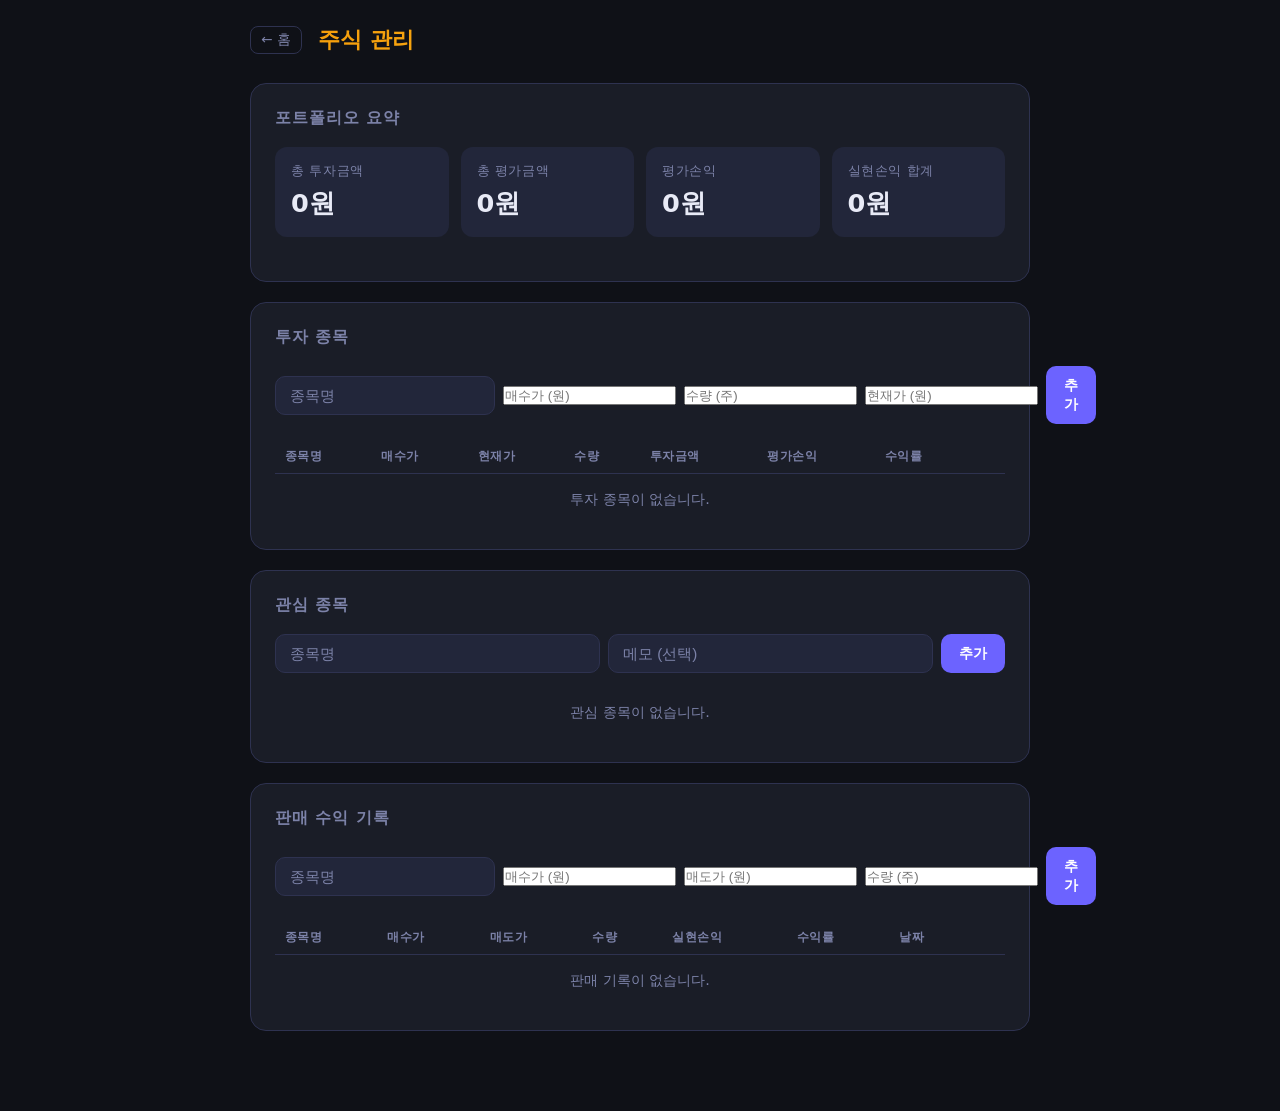
==== stock.html @ 9c05a147 "feat: 홈 랜딩 페이지 추가 및 주식 관리 페이지 신규 구현" ====
<!DOCTYPE html>
<html lang="ko">
<head>
  <meta charset="UTF-8" />
  <meta name="viewport" content="width=device-width, initial-scale=1.0" />
  <title>주식 관리</title>
  <link rel="stylesheet" href="style.css" />
</head>
<body>
  <div class="app">
    <header>
      <a href="index.html" class="back-btn">← 홈</a>
      <h1 class="stock-title">주식 관리</h1>
    </header>

    <main>
      <!-- 전체 요약 -->
      <section class="card">
        <h2>포트폴리오 요약</h2>
        <div class="stats-grid four-col">
          <div class="stat-box">
            <span class="stat-label">총 투자금액</span>
            <span class="stat-value" id="sum-invested">0원</span>
          </div>
          <div class="stat-box">
            <span class="stat-label">총 평가금액</span>
            <span class="stat-value" id="sum-eval">0원</span>
          </div>
          <div class="stat-box">
            <span class="stat-label">평가손익</span>
            <span class="stat-value" id="sum-pnl">0원</span>
          </div>
          <div class="stat-box">
            <span class="stat-label">실현손익 합계</span>
            <span class="stat-value" id="sum-realized">0원</span>
          </div>
        </div>
      </section>

      <!-- 투자 종목 -->
      <section class="card">
        <h2>투자 종목</h2>
        <div class="stock-input-grid">
          <input type="text"   id="inv-name"    placeholder="종목명" maxlength="20" />
          <input type="number" id="inv-buy"     placeholder="매수가 (원)" min="0" />
          <input type="number" id="inv-qty"     placeholder="수량 (주)" min="1" />
          <input type="number" id="inv-current" placeholder="현재가 (원)" min="0" />
          <button id="inv-add-btn" class="btn-primary">추가</button>
        </div>
        <div class="table-wrap">
          <table class="stock-table" id="inv-table">
            <thead>
              <tr>
                <th>종목명</th>
                <th>매수가</th>
                <th>현재가</th>
                <th>수량</th>
                <th>투자금액</th>
                <th>평가손익</th>
                <th>수익률</th>
                <th></th>
              </tr>
            </thead>
            <tbody id="inv-tbody"></tbody>
          </table>
          <p class="empty-msg" id="inv-empty">투자 종목이 없습니다.</p>
        </div>
      </section>

      <!-- 관심 종목 -->
      <section class="card">
        <h2>관심 종목</h2>
        <div class="stock-input-row">
          <input type="text" id="watch-name" placeholder="종목명" maxlength="20" />
          <input type="text" id="watch-memo" placeholder="메모 (선택)" maxlength="60" />
          <button id="watch-add-btn" class="btn-primary">추가</button>
        </div>
        <ul id="watch-list">
          <li class="empty-msg">관심 종목이 없습니다.</li>
        </ul>
      </section>

      <!-- 실현 손익 (판매 기록) -->
      <section class="card">
        <h2>판매 수익 기록</h2>
        <div class="stock-input-grid">
          <input type="text"   id="sold-name" placeholder="종목명" maxlength="20" />
          <input type="number" id="sold-buy"  placeholder="매수가 (원)" min="0" />
          <input type="number" id="sold-sell" placeholder="매도가 (원)" min="0" />
          <input type="number" id="sold-qty"  placeholder="수량 (주)" min="1" />
          <button id="sold-add-btn" class="btn-primary">추가</button>
        </div>
        <div class="table-wrap">
          <table class="stock-table" id="sold-table">
            <thead>
              <tr>
                <th>종목명</th>
                <th>매수가</th>
                <th>매도가</th>
                <th>수량</th>
                <th>실현손익</th>
                <th>수익률</th>
                <th>날짜</th>
                <th></th>
              </tr>
            </thead>
            <tbody id="sold-tbody"></tbody>
          </table>
          <p class="empty-msg" id="sold-empty">판매 기록이 없습니다.</p>
        </div>
      </section>
    </main>
  </div>

  <script src="stock.js"></script>
</body>
</html>
---- style.css ----
*, *::before, *::after { box-sizing: border-box; margin: 0; padding: 0; }

:root {
  --bg: #0f1117;
  --surface: #1a1d27;
  --surface2: #22263a;
  --border: #2e3250;
  --text: #e8eaf6;
  --text-muted: #7c82a8;
  --primary: #6c63ff;
  --primary-hover: #857dff;
  --danger: #ff5c7a;
  --danger-hover: #ff7b93;
  --success: #4caf7d;
  --stock: #f59e0b;
  --stock-hover: #fbbf24;

  --cat-study: #6c63ff;
  --cat-work: #f59e0b;
  --cat-rest: #38bdf8;
  --cat-exercise: #4caf7d;
  --cat-etc: #a78bfa;
}

body {
  background: var(--bg);
  color: var(--text);
  font-family: 'Segoe UI', system-ui, sans-serif;
  min-height: 100vh;
  padding: 24px 16px 60px;
}

.app { max-width: 780px; margin: 0 auto; }

/* Back button */
.back-btn {
  color: var(--text-muted);
  text-decoration: none;
  font-size: 0.85rem;
  padding: 4px 10px;
  border-radius: 8px;
  border: 1px solid var(--border);
  transition: color 0.2s, border-color 0.2s;
  white-space: nowrap;
}
.back-btn:hover { color: var(--text); border-color: var(--primary); }

header {
  display: flex;
  align-items: center;
  gap: 16px;
  margin-bottom: 28px;
  flex-wrap: wrap;
}

/* ── Landing Page ─────────────────────────────────────────────────────────── */
.landing-body {
  display: flex;
  align-items: center;
  justify-content: center;
  min-height: 100vh;
  padding: 24px 16px;
}

.landing-wrap { width: 100%; max-width: 540px; }

.landing-header { text-align: center; margin-bottom: 40px; }

.landing-title {
  font-size: 2rem;
  font-weight: 700;
  background: linear-gradient(135deg, var(--primary), #a78bfa);
  -webkit-background-clip: text;
  -webkit-text-fill-color: transparent;
  background-clip: text;
  margin-bottom: 10px;
}

.landing-sub { color: var(--text-muted); font-size: 0.95rem; }

.landing-cards { display: flex; flex-direction: column; gap: 16px; }

.landing-card {
  display: flex;
  align-items: center;
  gap: 20px;
  background: var(--surface);
  border: 1px solid var(--border);
  border-radius: 20px;
  padding: 28px 24px;
  text-decoration: none;
  color: var(--text);
  transition: transform 0.18s, border-color 0.18s, box-shadow 0.18s;
}

.landing-card:hover {
  transform: translateY(-3px);
  box-shadow: 0 8px 32px rgba(0,0,0,0.3);
}

.focus-card:hover { border-color: var(--primary); }
.stock-card:hover  { border-color: var(--stock); }

.lcard-icon { font-size: 2.4rem; flex-shrink: 0; }

.lcard-info { flex: 1; display: flex; flex-direction: column; gap: 6px; }

.lcard-title { font-size: 1.2rem; font-weight: 700; }

.focus-card .lcard-title { color: var(--primary); }
.stock-card  .lcard-title { color: var(--stock); }

.lcard-desc { color: var(--text-muted); font-size: 0.88rem; line-height: 1.5; }

.lcard-arrow { font-size: 1.4rem; color: var(--text-muted); flex-shrink: 0; }

header h1 {
  font-size: 1.6rem;
  font-weight: 700;
  background: linear-gradient(135deg, var(--primary), #a78bfa);
  -webkit-background-clip: text;
  -webkit-text-fill-color: transparent;
  background-clip: text;
  flex: 1;
}

.date { color: var(--text-muted); font-size: 0.9rem; }

.notify-toggle {
  display: flex;
  align-items: center;
  gap: 6px;
  cursor: pointer;
  color: var(--text-muted);
  font-size: 0.85rem;
  user-select: none;
}

.notify-toggle input { accent-color: var(--primary); width: 15px; height: 15px; }

/* Card */
.card {
  background: var(--surface);
  border: 1px solid var(--border);
  border-radius: 16px;
  padding: 24px;
  margin-bottom: 20px;
}

.card h2 {
  font-size: 1rem;
  font-weight: 600;
  color: var(--text-muted);
  text-transform: uppercase;
  letter-spacing: 0.06em;
  margin-bottom: 18px;
}

/* Goals */
.goal-input-row {
  display: flex;
  gap: 10px;
  margin-bottom: 14px;
}

input[type="text"] {
  flex: 1;
  background: var(--surface2);
  border: 1px solid var(--border);
  border-radius: 10px;
  color: var(--text);
  padding: 10px 14px;
  font-size: 0.95rem;
  outline: none;
  transition: border-color 0.2s;
}

input[type="text"]:focus { border-color: var(--primary); }
input[type="text"]::placeholder { color: var(--text-muted); }

button {
  border: none;
  border-radius: 10px;
  cursor: pointer;
  font-size: 0.9rem;
  font-weight: 600;
  padding: 10px 18px;
  transition: background 0.2s, transform 0.1s;
}

button:active { transform: scale(0.97); }

.btn-primary { background: var(--primary); color: #fff; }
.btn-primary:hover:not(:disabled) { background: var(--primary-hover); }

.btn-secondary { background: var(--surface2); color: var(--text); border: 1px solid var(--border); }
.btn-secondary:hover:not(:disabled) { background: var(--border); }

.btn-danger { background: var(--danger); color: #fff; }
.btn-danger:hover:not(:disabled) { background: var(--danger-hover); }

button:disabled { opacity: 0.35; cursor: not-allowed; }

#goal-add-btn { white-space: nowrap; }

#goal-list { list-style: none; display: flex; flex-direction: column; gap: 8px; }

#goal-list li {
  display: flex;
  align-items: center;
  gap: 10px;
  background: var(--surface2);
  border-radius: 10px;
  padding: 10px 14px;
}

#goal-list li input[type="checkbox"] {
  flex: none;
  width: 17px;
  height: 17px;
  accent-color: var(--success);
  cursor: pointer;
}

#goal-list li span {
  flex: 1;
  font-size: 0.95rem;
  transition: color 0.2s;
}

#goal-list li.done span {
  color: var(--text-muted);
  text-decoration: line-through;
}

.delete-btn {
  background: transparent;
  color: var(--text-muted);
  padding: 2px 8px;
  font-size: 1rem;
  border-radius: 6px;
}

.delete-btn:hover { color: var(--danger); background: rgba(255,92,122,0.12); }

/* Category */
.category-row {
  display: flex;
  flex-wrap: wrap;
  gap: 8px;
  margin-bottom: 24px;
}

.cat-btn {
  background: var(--surface2);
  color: var(--text-muted);
  border: 1px solid var(--border);
  padding: 8px 16px;
  border-radius: 999px;
  font-size: 0.85rem;
  font-weight: 500;
}

.cat-btn:hover { border-color: var(--primary); color: var(--text); }

.cat-btn.active[data-cat="공부"]   { background: rgba(108,99,255,0.2); border-color: var(--cat-study);    color: var(--cat-study); }
.cat-btn.active[data-cat="업무"]   { background: rgba(245,158,11,0.2); border-color: var(--cat-work);     color: var(--cat-work); }
.cat-btn.active[data-cat="휴식"]   { background: rgba(56,189,248,0.2); border-color: var(--cat-rest);     color: var(--cat-rest); }
.cat-btn.active[data-cat="운동"]   { background: rgba(76,175,125,0.2); border-color: var(--cat-exercise); color: var(--cat-exercise); }
.cat-btn.active[data-cat="기타"]   { background: rgba(167,139,250,0.2);border-color: var(--cat-etc);      color: var(--cat-etc); }

/* Timer */
.timer-display {
  font-size: 4rem;
  font-weight: 700;
  text-align: center;
  letter-spacing: 0.04em;
  font-variant-numeric: tabular-nums;
  margin-bottom: 16px;
  color: var(--text);
}

.pomodoro-row {
  text-align: center;
  margin-bottom: 20px;
  color: var(--text-muted);
  font-size: 0.85rem;
}

.pomodoro-row input { accent-color: var(--primary); margin-right: 6px; }

.timer-controls {
  display: flex;
  gap: 10px;
  justify-content: center;
  flex-wrap: wrap;
}

.timer-controls button { min-width: 110px; padding: 12px 20px; font-size: 0.95rem; }

.memo-row {
  display: flex;
  gap: 10px;
  margin-top: 18px;
}

/* Stats */
.stats-grid {
  display: grid;
  grid-template-columns: 1fr 1fr;
  gap: 12px;
  margin-bottom: 20px;
}

.stat-box {
  background: var(--surface2);
  border-radius: 12px;
  padding: 16px;
  display: flex;
  flex-direction: column;
  gap: 6px;
}

.stat-label { font-size: 0.8rem; color: var(--text-muted); text-transform: uppercase; letter-spacing: 0.05em; }
.stat-value { font-size: 1.6rem; font-weight: 700; color: var(--text); }

.chart-wrap {
  position: relative;
  max-width: 260px;
  margin: 0 auto;
}

.no-data {
  position: absolute;
  top: 50%;
  left: 50%;
  transform: translate(-50%, -50%);
  color: var(--text-muted);
  font-size: 0.85rem;
  text-align: center;
  pointer-events: none;
}

/* Session list */
#session-list { list-style: none; display: flex; flex-direction: column; gap: 10px; }

#session-list .empty-msg { color: var(--text-muted); font-size: 0.9rem; text-align: center; padding: 12px 0; }

.session-item {
  background: var(--surface2);
  border-radius: 12px;
  padding: 14px 16px;
  display: flex;
  align-items: flex-start;
  gap: 12px;
}

.session-cat-dot {
  width: 10px;
  height: 10px;
  border-radius: 50%;
  margin-top: 5px;
  flex-shrink: 0;
}

.session-info { flex: 1; }
.session-header { display: flex; align-items: center; gap: 10px; flex-wrap: wrap; }
.session-cat { font-weight: 600; font-size: 0.9rem; }
.session-time { color: var(--text-muted); font-size: 0.8rem; }
.session-duration { font-weight: 700; margin-left: auto; font-size: 0.95rem; }
.session-memo { color: var(--text-muted); font-size: 0.85rem; margin-top: 4px; }

.switch-badge {
  display: inline-flex;
  align-items: center;
  gap: 4px;
  background: rgba(108, 99, 255, 0.1);
  border: 1px solid rgba(108, 99, 255, 0.25);
  border-radius: 999px;
  padding: 2px 9px;
  font-size: 0.75rem;
  font-weight: 500;
  white-space: nowrap;
}

.switch-arrow { color: var(--text-muted); font-size: 0.7rem; }

.dot-study    { background: var(--cat-study); }
.dot-work     { background: var(--cat-work); }
.dot-rest     { background: var(--cat-rest); }
.dot-exercise { background: var(--cat-exercise); }
.dot-etc      { background: var(--cat-etc); }

/* Heatmap */
.heatmap-year { font-size: 0.8rem; font-weight: 400; color: var(--text-muted); margin-left: 8px; }

.heatmap-outer { overflow-x: auto; padding-bottom: 6px; }

.heatmap-months {
  display: flex;
  margin-left: 28px;
  margin-bottom: 4px;
  font-size: 0.72rem;
  color: var(--text-muted);
  gap: 0;
}

.heatmap-months span { flex: none; }

.heatmap-body { display: flex; gap: 4px; align-items: flex-start; }

.heatmap-days {
  display: grid;
  grid-template-rows: repeat(7, 11px);
  gap: 3px;
  padding-top: 1px;
  font-size: 0.65rem;
  color: var(--text-muted);
  flex-shrink: 0;
  width: 24px;
  line-height: 11px;
}

.heatmap-grid {
  display: grid;
  grid-template-rows: repeat(7, 11px);
  grid-auto-flow: column;
  gap: 3px;
}

.heatmap-cell {
  width: 11px;
  height: 11px;
  border-radius: 2px;
  cursor: default;
  transition: transform 0.1s;
  position: relative;
}

.heatmap-cell:hover { transform: scale(1.4); z-index: 10; }

.heatmap-cell[data-tip]:hover::after {
  content: attr(data-tip);
  position: absolute;
  bottom: 150%;
  left: 50%;
  transform: translateX(-50%);
  background: #111;
  color: #e8eaf6;
  padding: 4px 8px;
  border-radius: 6px;
  font-size: 0.7rem;
  white-space: nowrap;
  pointer-events: none;
  z-index: 100;
  border: 1px solid var(--border);
}

/* 5단계 색상: 투명/회색 → 점점 진한 보라 */
.level-0 { background: var(--surface2); }
.level-1 { background: rgba(108, 99, 255, 0.22); }
.level-2 { background: rgba(108, 99, 255, 0.45); }
.level-3 { background: rgba(108, 99, 255, 0.70); }
.level-4 { background: #6c63ff; }

/* Legend */
.heatmap-legend {
  display: flex;
  align-items: center;
  gap: 4px;
  margin-top: 12px;
  justify-content: flex-end;
}

.legend-label { font-size: 0.72rem; color: var(--text-muted); }

.legend-cell {
  width: 11px;
  height: 11px;
  border-radius: 2px;
}

/* ── Stock Page ───────────────────────────────────────────────────────────── */
.stock-title {
  background: linear-gradient(135deg, var(--stock), #fbbf24);
  -webkit-background-clip: text;
  -webkit-text-fill-color: transparent;
  background-clip: text;
  font-size: 1.4rem;
  font-weight: 700;
  flex: 1;
}

.four-col { grid-template-columns: repeat(4, 1fr); }
@media (max-width: 600px) { .four-col { grid-template-columns: 1fr 1fr; } }

.pos { color: #f87171; }
.neg { color: #4caf7d; }

.stock-input-grid {
  display: grid;
  grid-template-columns: 1.5fr 1fr 1fr 1fr auto;
  gap: 8px;
  margin-bottom: 16px;
  align-items: center;
}

@media (max-width: 640px) {
  .stock-input-grid {
    grid-template-columns: 1fr 1fr;
  }
  .stock-input-grid button { grid-column: span 2; }
}

.stock-input-row {
  display: flex;
  gap: 8px;
  margin-bottom: 14px;
  flex-wrap: wrap;
}

.stock-input-row input { flex: 1; min-width: 100px; }

.table-wrap { overflow-x: auto; }

.stock-table {
  width: 100%;
  border-collapse: collapse;
  font-size: 0.88rem;
  min-width: 560px;
}

.stock-table th {
  text-align: left;
  padding: 8px 10px;
  color: var(--text-muted);
  font-size: 0.75rem;
  text-transform: uppercase;
  letter-spacing: 0.04em;
  border-bottom: 1px solid var(--border);
  white-space: nowrap;
}

.stock-table td {
  padding: 10px 10px;
  border-bottom: 1px solid rgba(46,50,80,0.5);
  white-space: nowrap;
}

.stock-table tr:last-child td { border-bottom: none; }
.stock-table tr:hover td { background: rgba(255,255,255,0.02); }

.inline-input {
  background: var(--surface2);
  border: 1px solid var(--border);
  border-radius: 6px;
  color: var(--text);
  padding: 4px 8px;
  font-size: 0.85rem;
  width: 100px;
  outline: none;
}
.inline-input:focus { border-color: var(--stock); }

.date-cell { color: var(--text-muted); font-size: 0.8rem; }

.empty-msg { color: var(--text-muted); font-size: 0.9rem; text-align: center; padding: 16px 0; display: block; }

/* Watchlist */
#watch-list { list-style: none; display: flex; flex-direction: column; gap: 8px; }

.watch-item {
  display: flex;
  align-items: center;
  gap: 10px;
  background: var(--surface2);
  border-radius: 10px;
  padding: 10px 14px;
}

.watch-name { font-weight: 600; font-size: 0.95rem; flex: 1; }
.watch-memo { color: var(--text-muted); font-size: 0.85rem; }
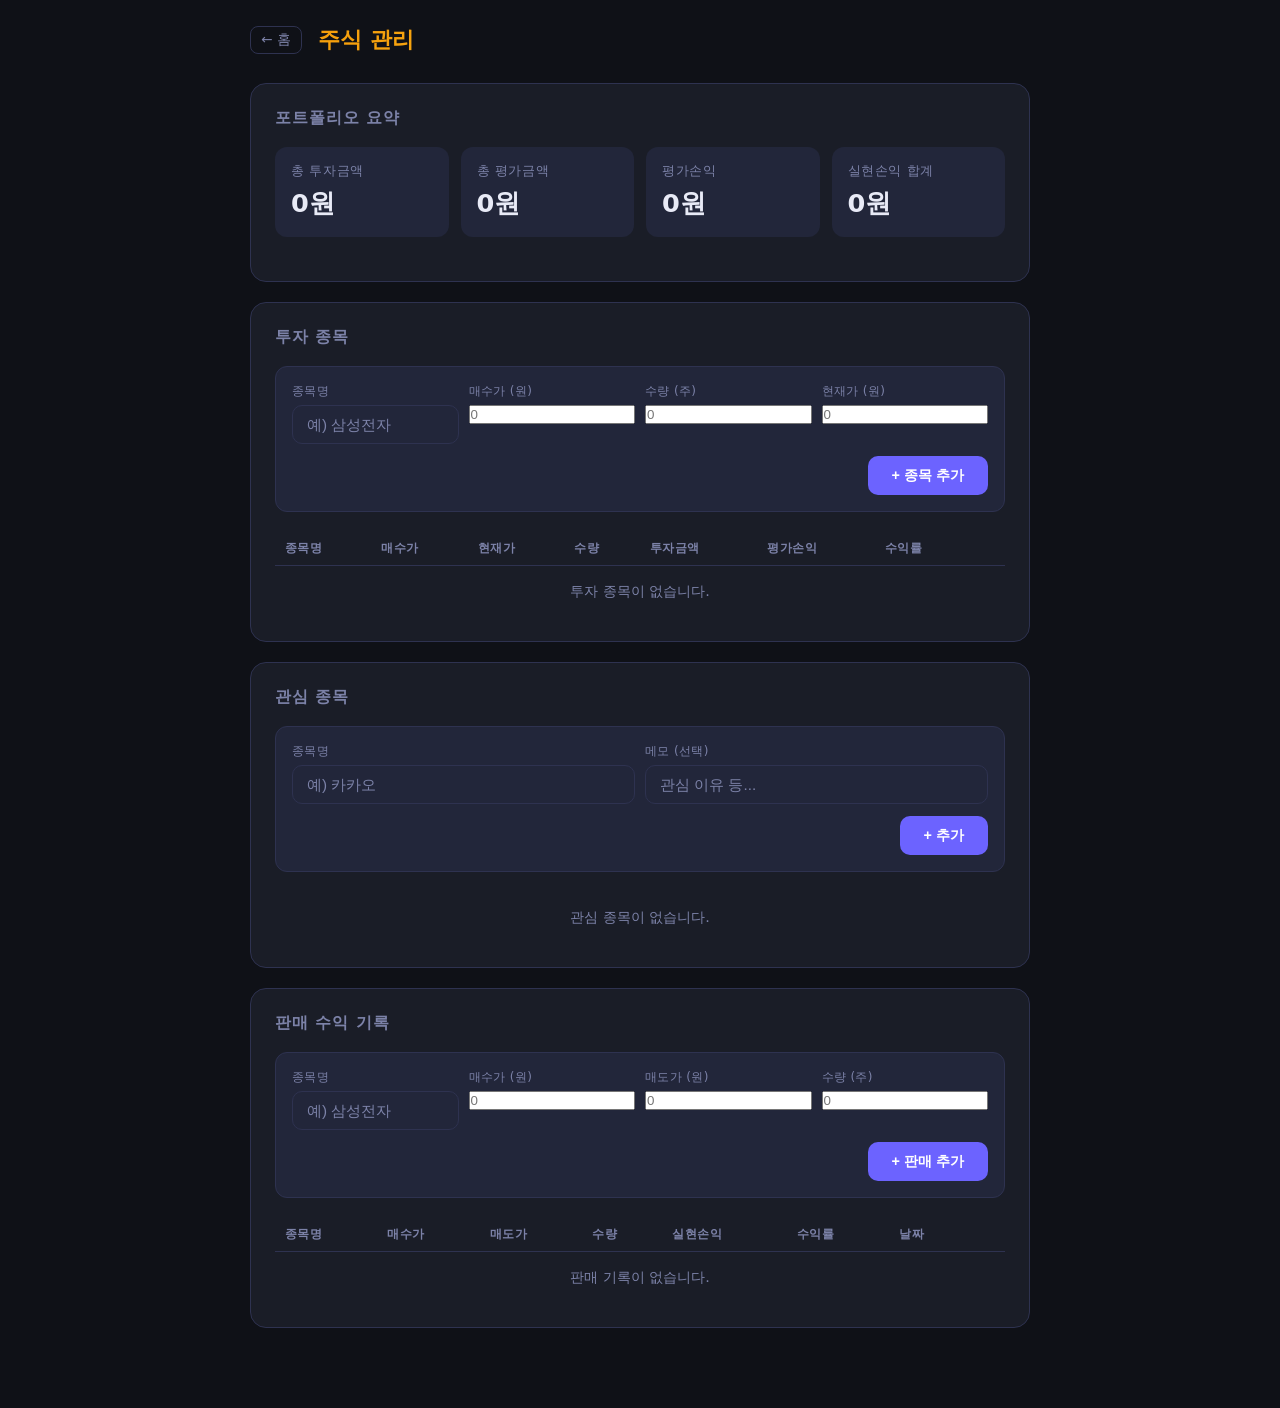
==== commit 79e41228: "fix: 주식 입력 폼 UI 개선 (라벨 추가, 버튼 정렬 수정)" ====
--- a/stock.html
+++ b/stock.html
@@ -40,12 +40,26 @@
       <!-- 투자 종목 -->
       <section class="card">
         <h2>투자 종목</h2>
-        <div class="stock-input-grid">
-          <input type="text"   id="inv-name"    placeholder="종목명" maxlength="20" />
-          <input type="number" id="inv-buy"     placeholder="매수가 (원)" min="0" />
-          <input type="number" id="inv-qty"     placeholder="수량 (주)" min="1" />
-          <input type="number" id="inv-current" placeholder="현재가 (원)" min="0" />
-          <button id="inv-add-btn" class="btn-primary">추가</button>
+        <div class="stock-form">
+          <div class="stock-form-fields">
+            <div class="form-field">
+              <label>종목명</label>
+              <input type="text" id="inv-name" placeholder="예) 삼성전자" maxlength="20" />
+            </div>
+            <div class="form-field">
+              <label>매수가 (원)</label>
+              <input type="number" id="inv-buy" placeholder="0" min="0" />
+            </div>
+            <div class="form-field">
+              <label>수량 (주)</label>
+              <input type="number" id="inv-qty" placeholder="0" min="1" />
+            </div>
+            <div class="form-field">
+              <label>현재가 (원)</label>
+              <input type="number" id="inv-current" placeholder="0" min="0" />
+            </div>
+          </div>
+          <button id="inv-add-btn" class="btn-primary form-submit-btn">+ 종목 추가</button>
         </div>
         <div class="table-wrap">
           <table class="stock-table" id="inv-table">
@@ -70,10 +84,18 @@
       <!-- 관심 종목 -->
       <section class="card">
         <h2>관심 종목</h2>
-        <div class="stock-input-row">
-          <input type="text" id="watch-name" placeholder="종목명" maxlength="20" />
-          <input type="text" id="watch-memo" placeholder="메모 (선택)" maxlength="60" />
-          <button id="watch-add-btn" class="btn-primary">추가</button>
+        <div class="stock-form">
+          <div class="stock-form-fields two-col">
+            <div class="form-field">
+              <label>종목명</label>
+              <input type="text" id="watch-name" placeholder="예) 카카오" maxlength="20" />
+            </div>
+            <div class="form-field">
+              <label>메모 (선택)</label>
+              <input type="text" id="watch-memo" placeholder="관심 이유 등..." maxlength="60" />
+            </div>
+          </div>
+          <button id="watch-add-btn" class="btn-primary form-submit-btn">+ 추가</button>
         </div>
         <ul id="watch-list">
           <li class="empty-msg">관심 종목이 없습니다.</li>
@@ -83,12 +105,26 @@
       <!-- 실현 손익 (판매 기록) -->
       <section class="card">
         <h2>판매 수익 기록</h2>
-        <div class="stock-input-grid">
-          <input type="text"   id="sold-name" placeholder="종목명" maxlength="20" />
-          <input type="number" id="sold-buy"  placeholder="매수가 (원)" min="0" />
-          <input type="number" id="sold-sell" placeholder="매도가 (원)" min="0" />
-          <input type="number" id="sold-qty"  placeholder="수량 (주)" min="1" />
-          <button id="sold-add-btn" class="btn-primary">추가</button>
+        <div class="stock-form">
+          <div class="stock-form-fields">
+            <div class="form-field">
+              <label>종목명</label>
+              <input type="text" id="sold-name" placeholder="예) 삼성전자" maxlength="20" />
+            </div>
+            <div class="form-field">
+              <label>매수가 (원)</label>
+              <input type="number" id="sold-buy" placeholder="0" min="0" />
+            </div>
+            <div class="form-field">
+              <label>매도가 (원)</label>
+              <input type="number" id="sold-sell" placeholder="0" min="0" />
+            </div>
+            <div class="form-field">
+              <label>수량 (주)</label>
+              <input type="number" id="sold-qty" placeholder="0" min="1" />
+            </div>
+          </div>
+          <button id="sold-add-btn" class="btn-primary form-submit-btn">+ 판매 추가</button>
         </div>
         <div class="table-wrap">
           <table class="stock-table" id="sold-table">
--- a/style.css
+++ b/style.css
@@ -497,29 +497,52 @@
 .pos { color: #f87171; }
 .neg { color: #4caf7d; }
 
-.stock-input-grid {
+.stock-form {
+  background: var(--surface2);
+  border: 1px solid var(--border);
+  border-radius: 12px;
+  padding: 16px;
+  margin-bottom: 20px;
+  display: flex;
+  flex-direction: column;
+  gap: 12px;
+}
+
+.stock-form-fields {
   display: grid;
-  grid-template-columns: 1.5fr 1fr 1fr 1fr auto;
-  gap: 8px;
-  margin-bottom: 16px;
-  align-items: center;
-}
-
-@media (max-width: 640px) {
-  .stock-input-grid {
-    grid-template-columns: 1fr 1fr;
-  }
-  .stock-input-grid button { grid-column: span 2; }
-}
-
-.stock-input-row {
-  display: flex;
-  gap: 8px;
-  margin-bottom: 14px;
-  flex-wrap: wrap;
-}
-
-.stock-input-row input { flex: 1; min-width: 100px; }
+  grid-template-columns: repeat(4, 1fr);
+  gap: 10px;
+}
+
+.stock-form-fields.two-col {
+  grid-template-columns: 1fr 1fr;
+}
+
+@media (max-width: 600px) {
+  .stock-form-fields { grid-template-columns: 1fr 1fr; }
+  .stock-form-fields.two-col { grid-template-columns: 1fr; }
+}
+
+.form-field {
+  display: flex;
+  flex-direction: column;
+  gap: 5px;
+}
+
+.form-field label {
+  font-size: 0.75rem;
+  color: var(--text-muted);
+  font-weight: 500;
+  letter-spacing: 0.03em;
+}
+
+.form-field input { width: 100%; }
+
+.form-submit-btn {
+  align-self: flex-end;
+  padding: 10px 24px;
+  font-size: 0.9rem;
+}
 
 .table-wrap { overflow-x: auto; }
 
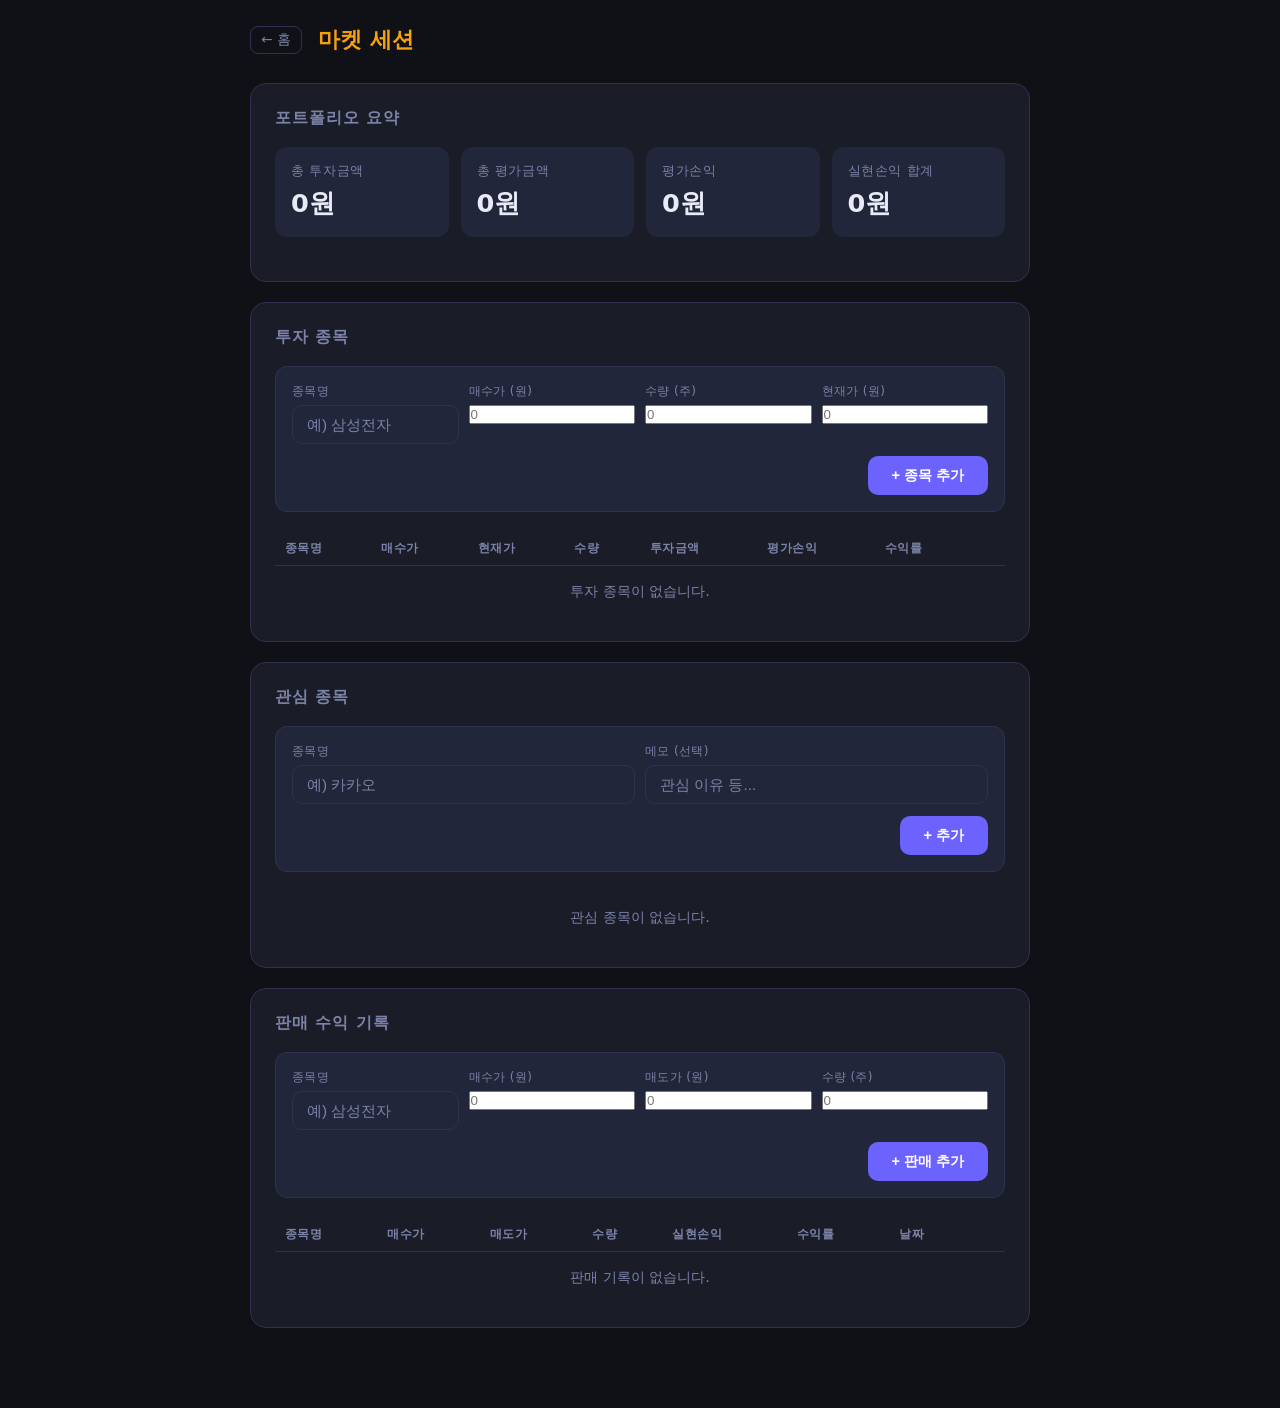
==== commit 92a94b29: "style: 주식 관리 → 마켓 세션으로 명칭 통일" ====
--- a/stock.html
+++ b/stock.html
@@ -3,14 +3,14 @@
 <head>
   <meta charset="UTF-8" />
   <meta name="viewport" content="width=device-width, initial-scale=1.0" />
-  <title>주식 관리</title>
+  <title>마켓 세션</title>
   <link rel="stylesheet" href="style.css" />
 </head>
 <body>
   <div class="app">
     <header>
       <a href="index.html" class="back-btn">← 홈</a>
-      <h1 class="stock-title">주식 관리</h1>
+      <h1 class="stock-title">마켓 세션</h1>
     </header>
 
     <main>
@@ -59,7 +59,7 @@
               <input type="number" id="inv-current" placeholder="0" min="0" />
             </div>
           </div>
-          <button id="inv-add-btn" class="btn-primary form-submit-btn">+ 종목 추가</button>
+          <button id="inv-add-btn" type="button" class="btn-primary form-submit-btn">+ 종목 추가</button>
         </div>
         <div class="table-wrap">
           <table class="stock-table" id="inv-table">
@@ -95,7 +95,7 @@
               <input type="text" id="watch-memo" placeholder="관심 이유 등..." maxlength="60" />
             </div>
           </div>
-          <button id="watch-add-btn" class="btn-primary form-submit-btn">+ 추가</button>
+          <button id="watch-add-btn" type="button" class="btn-primary form-submit-btn">+ 추가</button>
         </div>
         <ul id="watch-list">
           <li class="empty-msg">관심 종목이 없습니다.</li>
@@ -124,7 +124,7 @@
               <input type="number" id="sold-qty" placeholder="0" min="1" />
             </div>
           </div>
-          <button id="sold-add-btn" class="btn-primary form-submit-btn">+ 판매 추가</button>
+          <button id="sold-add-btn" type="button" class="btn-primary form-submit-btn">+ 판매 추가</button>
         </div>
         <div class="table-wrap">
           <table class="stock-table" id="sold-table">
--- a/style.css
+++ b/style.css
@@ -538,6 +538,11 @@
 
 .form-field input { width: 100%; }
 
+input.input-error {
+  border-color: var(--danger) !important;
+  background: rgba(255, 92, 122, 0.08);
+}
+
 .form-submit-btn {
   align-self: flex-end;
   padding: 10px 24px;
